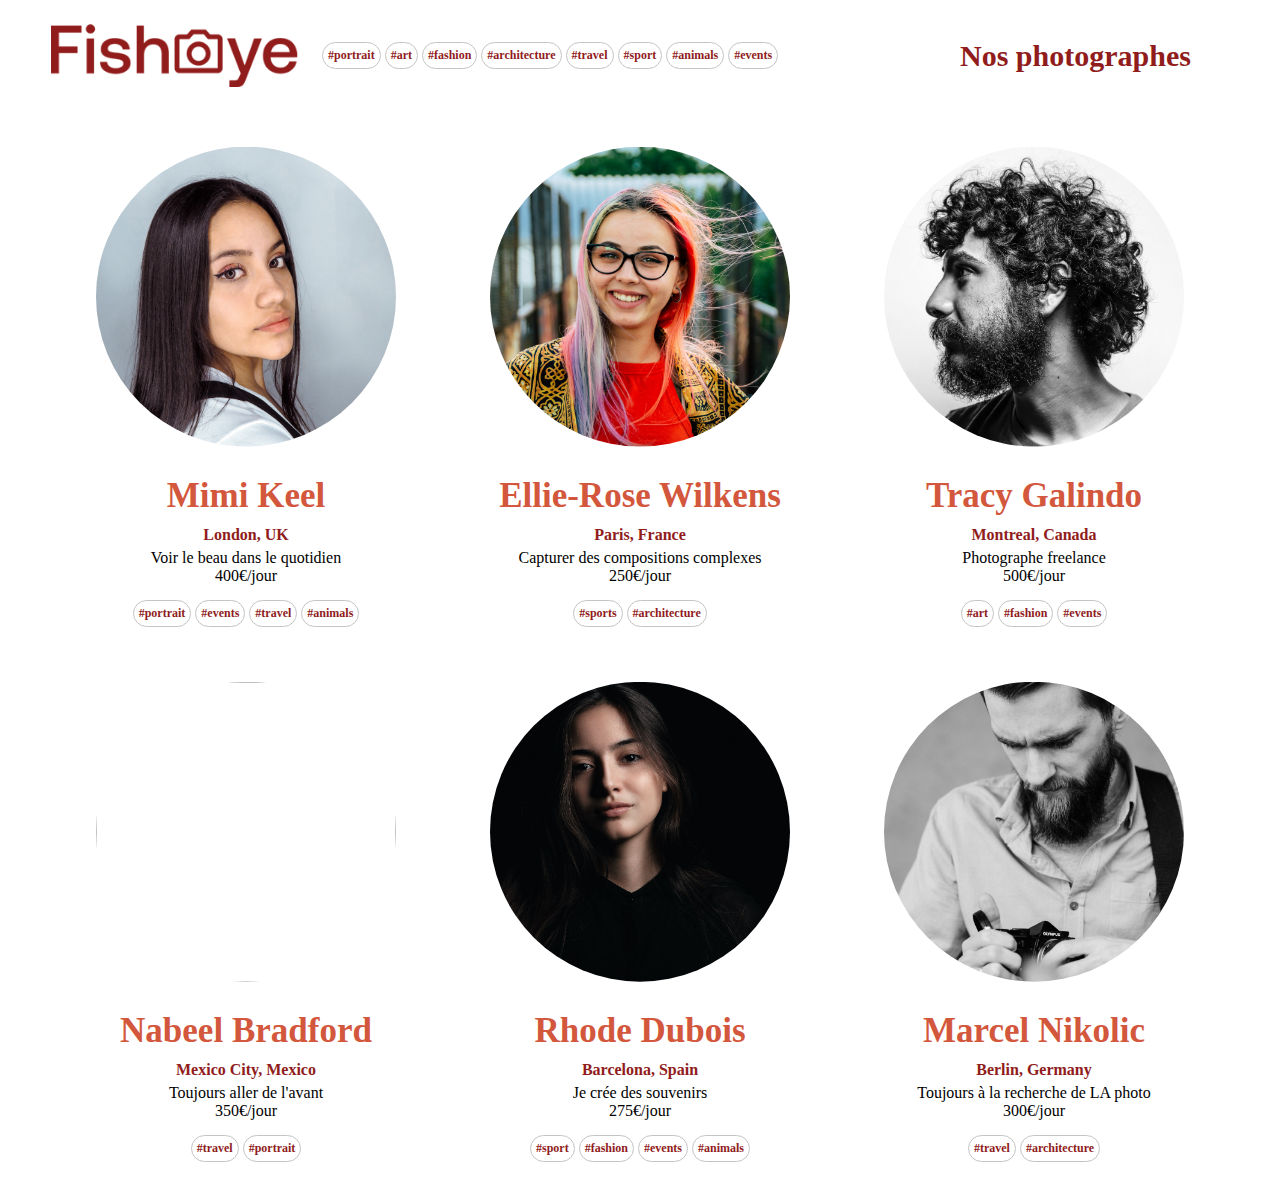
==== index.html @ ddf85855 "Convertion du svg en fichier" ====
<!DOCTYPE html>
<html lang="en">

<head>
    <meta charset="UTF-8" />
    <meta http-equiv="X-UA-Compatible" content="IE=edge" />
    <meta name="viewport" content="width=device-width, initial-scale=1.0" />
    <title>Fish Eye</title>
    <link rel="stylesheet" href="./css/index.css">
</head>

<body>
    <header role=”banner”>
        <a href="index.html">
            <figure class="logo">
                <img role="img" src="./img/logo/logo-fish-eye.png" alt="logo de fish eye">
            </figure>
        </a>
        <nav role=”navigation” class="tags home_tags">
            <a class="sort_by_tag" href="">#portrait</a>
            <a class="sort_by_tag" href="">#art</a>
            <a class="sort_by_tag" href="">#fashion</a>
            <a class="sort_by_tag" href="">#architecture</a>
            <a class="sort_by_tag" href="">#travel</a>
            <a class="sort_by_tag" href="">#sport</a>
            <a class="sort_by_tag" href="">#animals</a>
            <a class="sort_by_tag" href="">#events</a>
        </nav>
        <h1>Nos photographes</h1>
    </header>
    <main id="main" >
       
    </main>
   
</body>
<script type="text/javascript" src="./js/index.js"></script>
</html>
---- css/index.css ----
body{
    margin: 0px;
}

a{
    text-decoration: none;
}
/*******************/
/*      header     */
/*******************/

header{
    display: flex;
    flex-direction: row;
    align-items: center;
    font-size: 15px;
    justify-content: center;
}

header > a {
    flex: 1;
}

.logo img{
    width: 110%;
}

/* .logo {
    margin: 0;
} */

nav{
    flex: 2;
}

.tags{
    display: flex;
    flex-wrap: wrap;
}

@media screen and (max-width: 600px) {
    .home_tags{
        position: absolute;
        width: 17em;
        justify-content: center;
        top: 5em;
    }
    header{
        margin-bottom: 5em;
    }
    header h1 {
        display: flex;
        font-size: 1em!important;
        width: 90px;
        white-space: nowrap;
        justify-content: center;
        align-items: center;
    }
    figure{
        margin: 1em;
    }
}

figure {
    max-width: 20em;
}

.tags a {
    display: flex;
    justify-content: center;
    align-items: center;
    color: #901C1C;
    border: 1px solid #c4c4c4;
    padding: 5px;
    border-radius: 25px;
    margin: 5px 2px 5px 2px;
    text-decoration: none;
    font-weight: bold;
    font-size: 12px;
    transition: 0.3s;
} 


header h1 {
    flex: 1;
    color: #901C1C;
    font-size: 30px;
}

/**********************/
/*        main        */
/**********************/

main{
    display: flex;
    flex-wrap: wrap;
    justify-content: center;
}

article{
    display: flex;
    flex-direction: column;
    justify-content: center;
    align-items: center;
    width: 30%;
    margin-top: 30px;
    padding: 5px;
    min-width: 300px;
}

.container_img{
    display: flex;
    justify-content: center;
    border-radius: 50px;

}

article img{
    width:300px;
    height:300px;
    clip-path:ellipse(50% 50%);
    object-fit: cover;
}

article h2 {
    color: #D3573C;
    justify-content: center;
    font-size: 35px;
    margin-bottom: 5px;
}

article p {
    margin: 0;
}

article .tags {
    margin: 10px;
}

article .link {
    display: flex;
    flex-direction: column;
    align-items: center;
}
article h4{
    margin: 5px;
    color: #901C1C;
}


.tags a:hover {
    color: white;
    background-color: #901C1C;
}
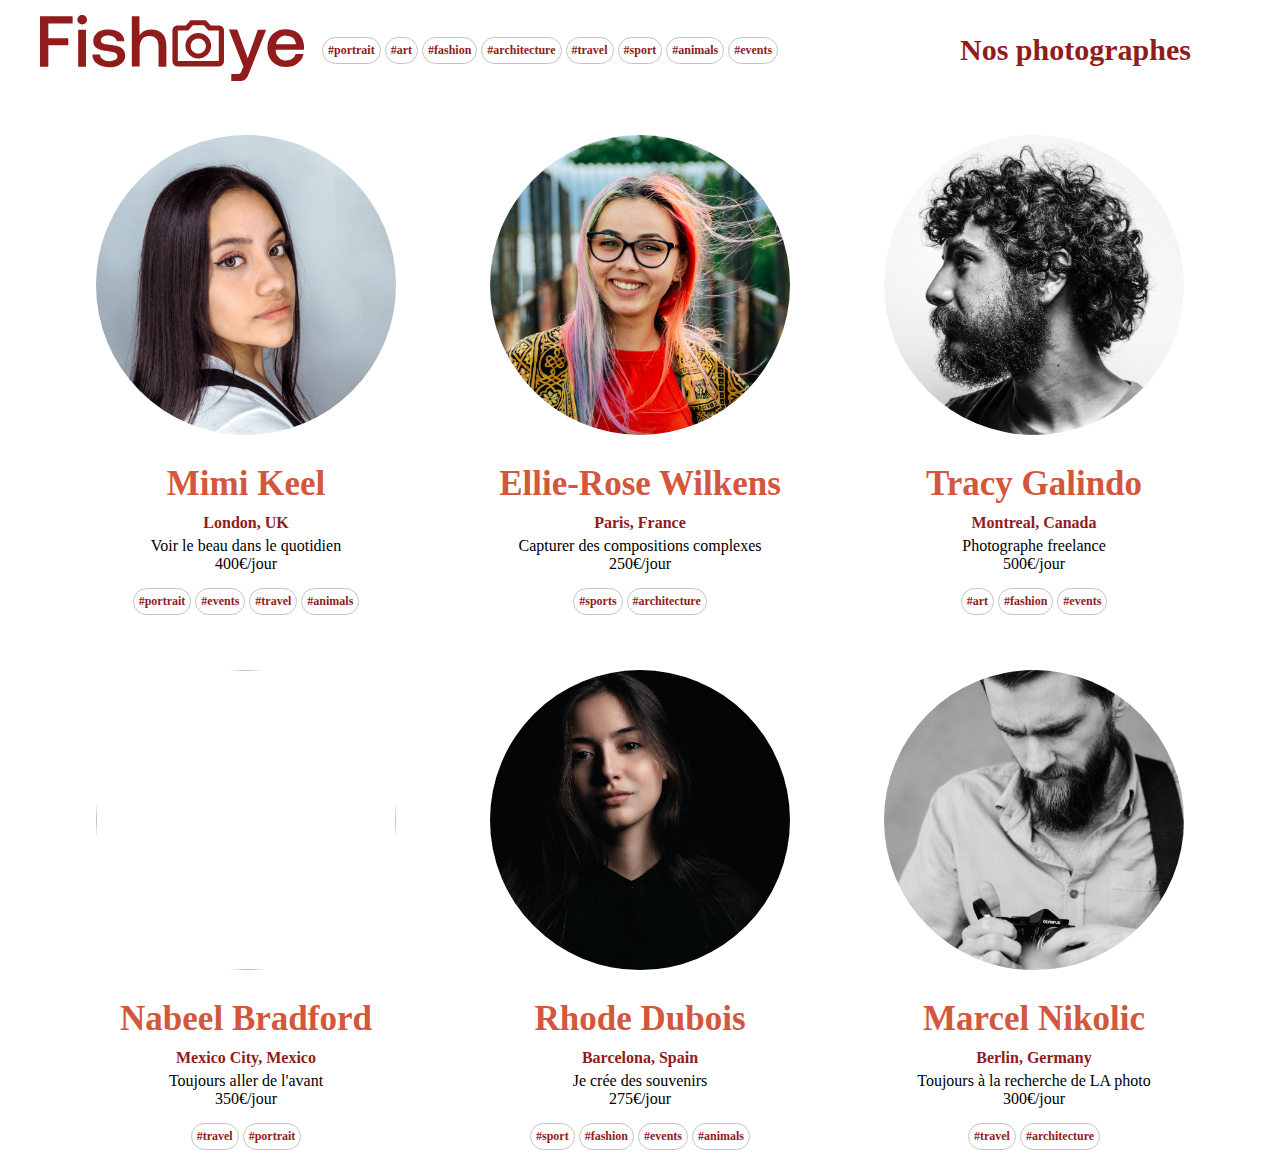
==== commit aff181c0: "Modification css" ====
--- a/index.html
+++ b/index.html
@@ -13,7 +13,7 @@
     <header role=”banner”>
         <a href="index.html">
             <figure class="logo">
-                <img role="img" src="./img/logo/logo-fish-eye.png" alt="logo de fish eye">
+                <img role="img" src="./img/logo/logo.svg" alt="logo de fish eye">
             </figure>
         </a>
         <nav role=”navigation” class="tags home_tags">
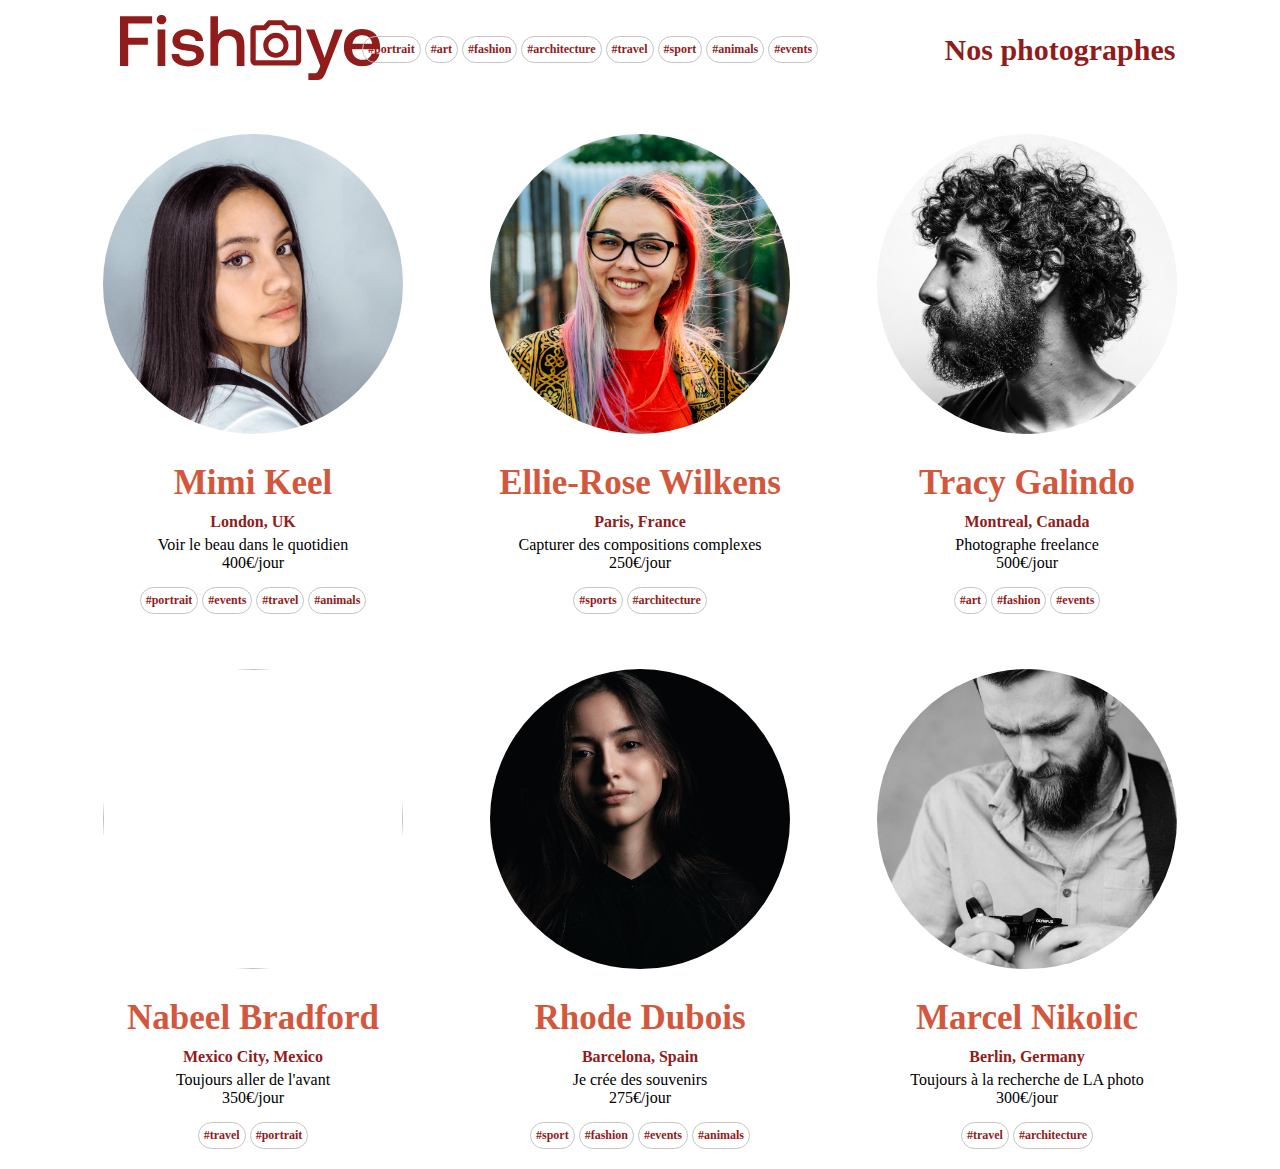
==== commit 45e49990: "Ajout de certain aria et fonction log form contact" ====
--- a/index.html
+++ b/index.html
@@ -11,20 +11,20 @@
 
 <body>
     <header role=”banner”>
-        <a href="index.html">
+        <a aria-label="Fish Eye" href="index.html">
             <figure class="logo">
                 <img role="img" src="./img/logo/logo.svg" alt="logo de fish eye">
             </figure>
         </a>
-        <nav role=”navigation” class="tags home_tags">
-            <a class="sort_by_tag" href="">#portrait</a>
-            <a class="sort_by_tag" href="">#art</a>
-            <a class="sort_by_tag" href="">#fashion</a>
-            <a class="sort_by_tag" href="">#architecture</a>
-            <a class="sort_by_tag" href="">#travel</a>
-            <a class="sort_by_tag" href="">#sport</a>
-            <a class="sort_by_tag" href="">#animals</a>
-            <a class="sort_by_tag" href="">#events</a>
+        <nav aria-label="Navigation Principale" role="navigation" class="tags home_tags">
+            <a class="sort_by_tag portrait" href="">#portrait</a>
+            <a class="sort_by_tag art" href="">#art</a>
+            <a class="sort_by_tag fashion" href="">#fashion</a>
+            <a class="sort_by_tag architecture" href="">#architecture</a>
+            <a class="sort_by_tag travel" href="">#travel</a>
+            <a class="sort_by_tag sport" href="">#sport</a>
+            <a class="sort_by_tag animals" href="">#animals</a>
+            <a class="sort_by_tag events" href="">#events</a>
         </nav>
         <h1>Nos photographes</h1>
     </header>
--- a/css/index.css
+++ b/css/index.css
@@ -1,6 +1,6 @@
 
 body{
-    margin: 0px;
+    margin: 0 5em;
 }
 
 a{
@@ -19,11 +19,13 @@
 }
 
 header > a {
+    display: flex;
     flex: 1;
+    justify-content: center;
 }
 
 .logo img{
-    width: 110%;
+    width: 130%;
 }
 
 /* .logo {
@@ -60,6 +62,15 @@
     figure{
         margin: 1em;
     }
+    body{
+        margin: 0;
+    }
+    main {
+        justify-content: center!important;
+    }
+    .logo img {
+        width: 115%;
+    }
 }
 
 figure {
@@ -81,8 +92,14 @@
     transition: 0.3s;
 } 
 
+ul{
+    list-style-type: none;
+    padding: 0;
+}
 
 header h1 {
+    display: flex;
+    justify-content: center;
     flex: 1;
     color: #901C1C;
     font-size: 30px;
@@ -95,7 +112,7 @@
 main{
     display: flex;
     flex-wrap: wrap;
-    justify-content: center;
+    justify-content: space-between;
 }
 
 article{
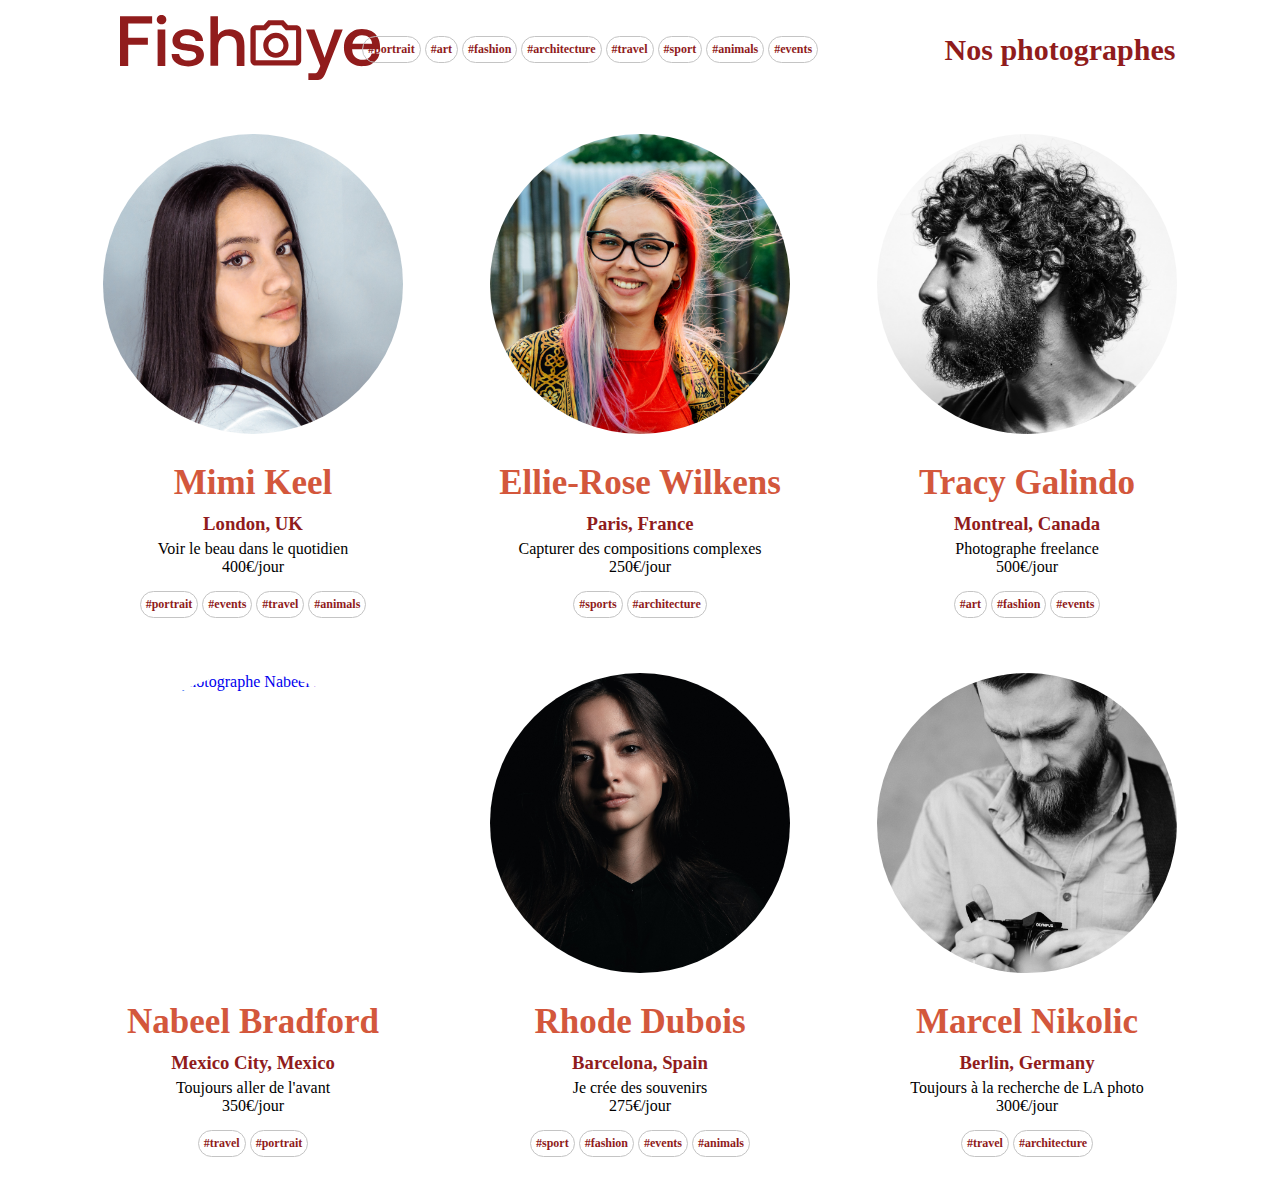
==== commit 346b780c: "Correction Achekcher (accessibilité)" ====
--- a/index.html
+++ b/index.html
@@ -1,5 +1,5 @@
 <!DOCTYPE html>
-<html lang="en">
+<html lang="fr">
 
 <head>
     <meta charset="UTF-8" />
@@ -14,6 +14,7 @@
         <a aria-label="Fish Eye" href="index.html">
             <figure class="logo">
                 <img role="img" src="./img/logo/logo.svg" alt="logo de fish eye">
+                <title>logo de fish eye</title>
             </figure>
         </a>
         <nav aria-label="Navigation Principale" role="navigation" class="tags home_tags">
--- a/css/index.css
+++ b/css/index.css
@@ -160,7 +160,7 @@
     flex-direction: column;
     align-items: center;
 }
-article h4{
+article h3{
     margin: 5px;
     color: #901C1C;
 }
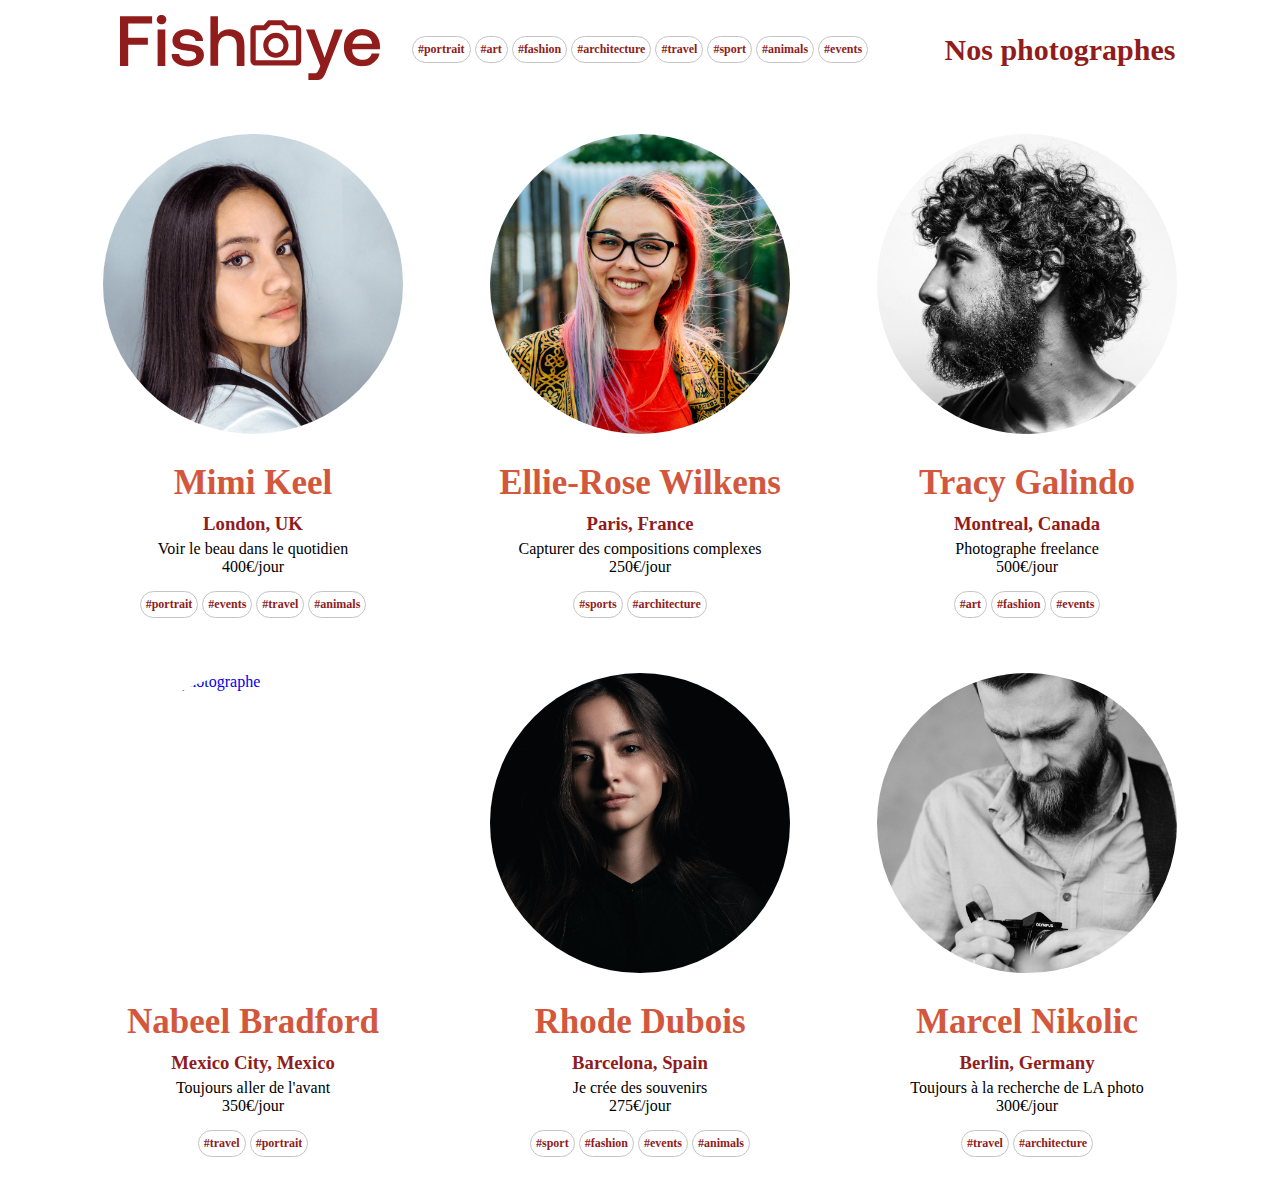
==== commit 04f4d479: "Ajout des design pattern" ====
--- a/index.html
+++ b/index.html
@@ -18,14 +18,14 @@
             </figure>
         </a>
         <nav aria-label="Navigation Principale" role="navigation" class="tags home_tags">
-            <a class="sort_by_tag portrait" href="">#portrait</a>
-            <a class="sort_by_tag art" href="">#art</a>
-            <a class="sort_by_tag fashion" href="">#fashion</a>
-            <a class="sort_by_tag architecture" href="">#architecture</a>
-            <a class="sort_by_tag travel" href="">#travel</a>
-            <a class="sort_by_tag sport" href="">#sport</a>
-            <a class="sort_by_tag animals" href="">#animals</a>
-            <a class="sort_by_tag events" href="">#events</a>
+            <a class="sort_by_tag portrait" href="index.html?tag=portrait">#portrait</a>
+            <a class="sort_by_tag art" href="index.html?tag=art">#art</a>
+            <a class="sort_by_tag fashion" href="index.html?tag=fashion">#fashion</a>
+            <a class="sort_by_tag architecture" href="index.html?tag=architecture">#architecture</a>
+            <a class="sort_by_tag travel" href="index.html?tag=travel">#travel</a>
+            <a class="sort_by_tag sport" href="index.html?tag=sport">#sport</a>
+            <a class="sort_by_tag animals" href="index.html?tag=animals">#animals</a>
+            <a class="sort_by_tag events" href="index.html?tag=events">#events</a>
         </nav>
         <h1>Nos photographes</h1>
     </header>
@@ -34,5 +34,13 @@
     </main>
    
 </body>
-<script type="text/javascript" src="./js/index.js"></script>
+  <!-- Templates -->
+  <script src="/js/templates/Photographer.js"></script>
+
+  <!-- Api -->
+  <script src="/js/api/Api.js"></script>
+
+  <!-- Entry point -->
+  <script src="/js/App.js"></script>
+
 </html>--- a/css/index.css
+++ b/css/index.css
@@ -39,6 +39,7 @@
 .tags{
     display: flex;
     flex-wrap: wrap;
+    justify-content: center;
 }
 
 @media screen and (max-width: 600px) {
